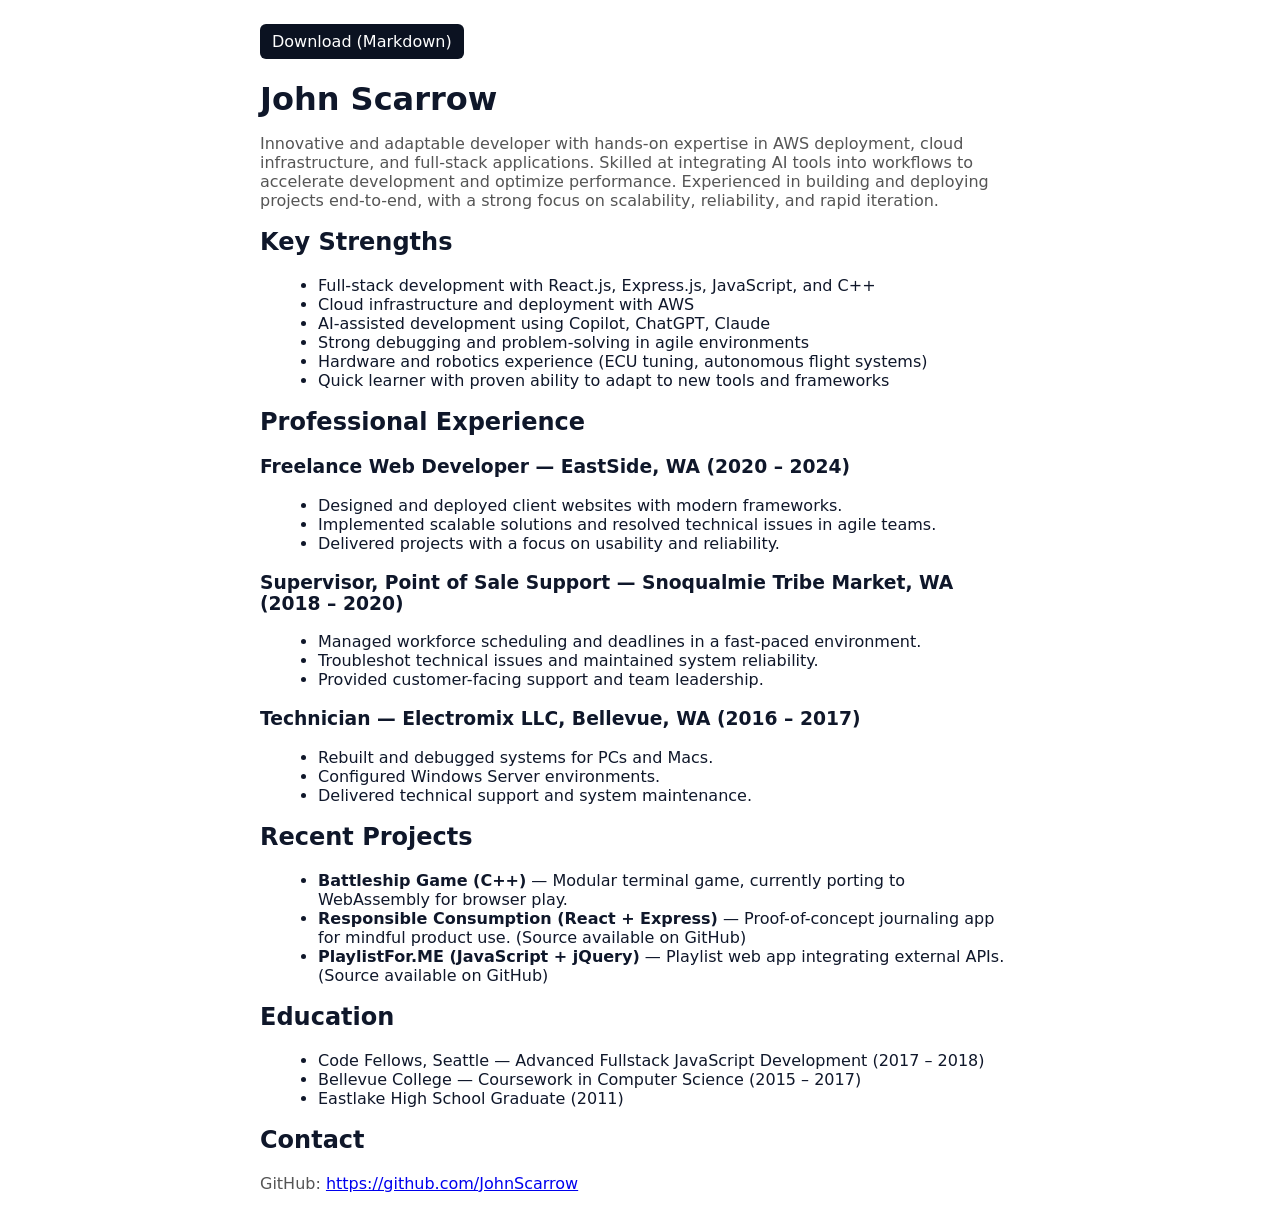
==== resume.html @ 2247d97e "Portfolio: responsive demo height, accessibility & perf tweaks, add resume.html" ====
<!doctype html>
<html>
<head>
  <meta charset="utf-8">
  <meta name="viewport" content="width=device-width,initial-scale=1">
  <title>Resume — John Scarrow</title>
  <style>
    body{font-family:system-ui, -apple-system, Roboto, Arial; margin:24px; color:#0f172a}
    .container{max-width:760px;margin:0 auto}
    h1{margin-bottom:6px}
    h2{margin-top:18px}
    ul{margin:6px 0 12px 18px}
    .muted{color:#555}
    .download{display:inline-block;background:#0b1221;color:#fff;padding:8px 12px;border-radius:6px;text-decoration:none}
  </style>
</head>
<body>
  <div class="container">
    <a class="download" href="/resume.md" download>Download (Markdown)</a>
    <h1>John Scarrow</h1>
    <p class="muted">Innovative and adaptable developer with hands-on expertise in AWS deployment, cloud infrastructure, and full-stack applications. Skilled at integrating AI tools into workflows to accelerate development and optimize performance. Experienced in building and deploying projects end-to-end, with a strong focus on scalability, reliability, and rapid iteration.</p>

    <h2>Key Strengths</h2>
    <ul>
      <li>Full-stack development with React.js, Express.js, JavaScript, and C++</li>
      <li>Cloud infrastructure and deployment with AWS</li>
      <li>AI-assisted development using Copilot, ChatGPT, Claude</li>
      <li>Strong debugging and problem-solving in agile environments</li>
      <li>Hardware and robotics experience (ECU tuning, autonomous flight systems)</li>
      <li>Quick learner with proven ability to adapt to new tools and frameworks</li>
    </ul>

    <h2>Professional Experience</h2>
    <h3>Freelance Web Developer — EastSide, WA (2020 – 2024)</h3>
    <ul>
      <li>Designed and deployed client websites with modern frameworks.</li>
      <li>Implemented scalable solutions and resolved technical issues in agile teams.</li>
      <li>Delivered projects with a focus on usability and reliability.</li>
    </ul>

    <h3>Supervisor, Point of Sale Support — Snoqualmie Tribe Market, WA (2018 – 2020)</h3>
    <ul>
      <li>Managed workforce scheduling and deadlines in a fast-paced environment.</li>
      <li>Troubleshot technical issues and maintained system reliability.</li>
      <li>Provided customer-facing support and team leadership.</li>
    </ul>

    <h3>Technician — Electromix LLC, Bellevue, WA (2016 – 2017)</h3>
    <ul>
      <li>Rebuilt and debugged systems for PCs and Macs.</li>
      <li>Configured Windows Server environments.</li>
      <li>Delivered technical support and system maintenance.</li>
    </ul>

    <h2>Recent Projects</h2>
    <ul>
      <li><strong>Battleship Game (C++)</strong> — Modular terminal game, currently porting to WebAssembly for browser play.</li>
      <li><strong>Responsible Consumption (React + Express)</strong> — Proof-of-concept journaling app for mindful product use. (Source available on GitHub)</li>
      <li><strong>PlaylistFor.ME (JavaScript + jQuery)</strong> — Playlist web app integrating external APIs. (Source available on GitHub)</li>
    </ul>

    <h2>Education</h2>
    <ul>
      <li>Code Fellows, Seattle — Advanced Fullstack JavaScript Development (2017 – 2018)</li>
      <li>Bellevue College — Coursework in Computer Science (2015 – 2017)</li>
      <li>Eastlake High School Graduate (2011)</li>
    </ul>

    <h2>Contact</h2>
    <p class="muted">GitHub: <a href="https://github.com/JohnScarrow" target="_blank" rel="noopener noreferrer">https://github.com/JohnScarrow</a></p>
  </div>
</body>
</html>
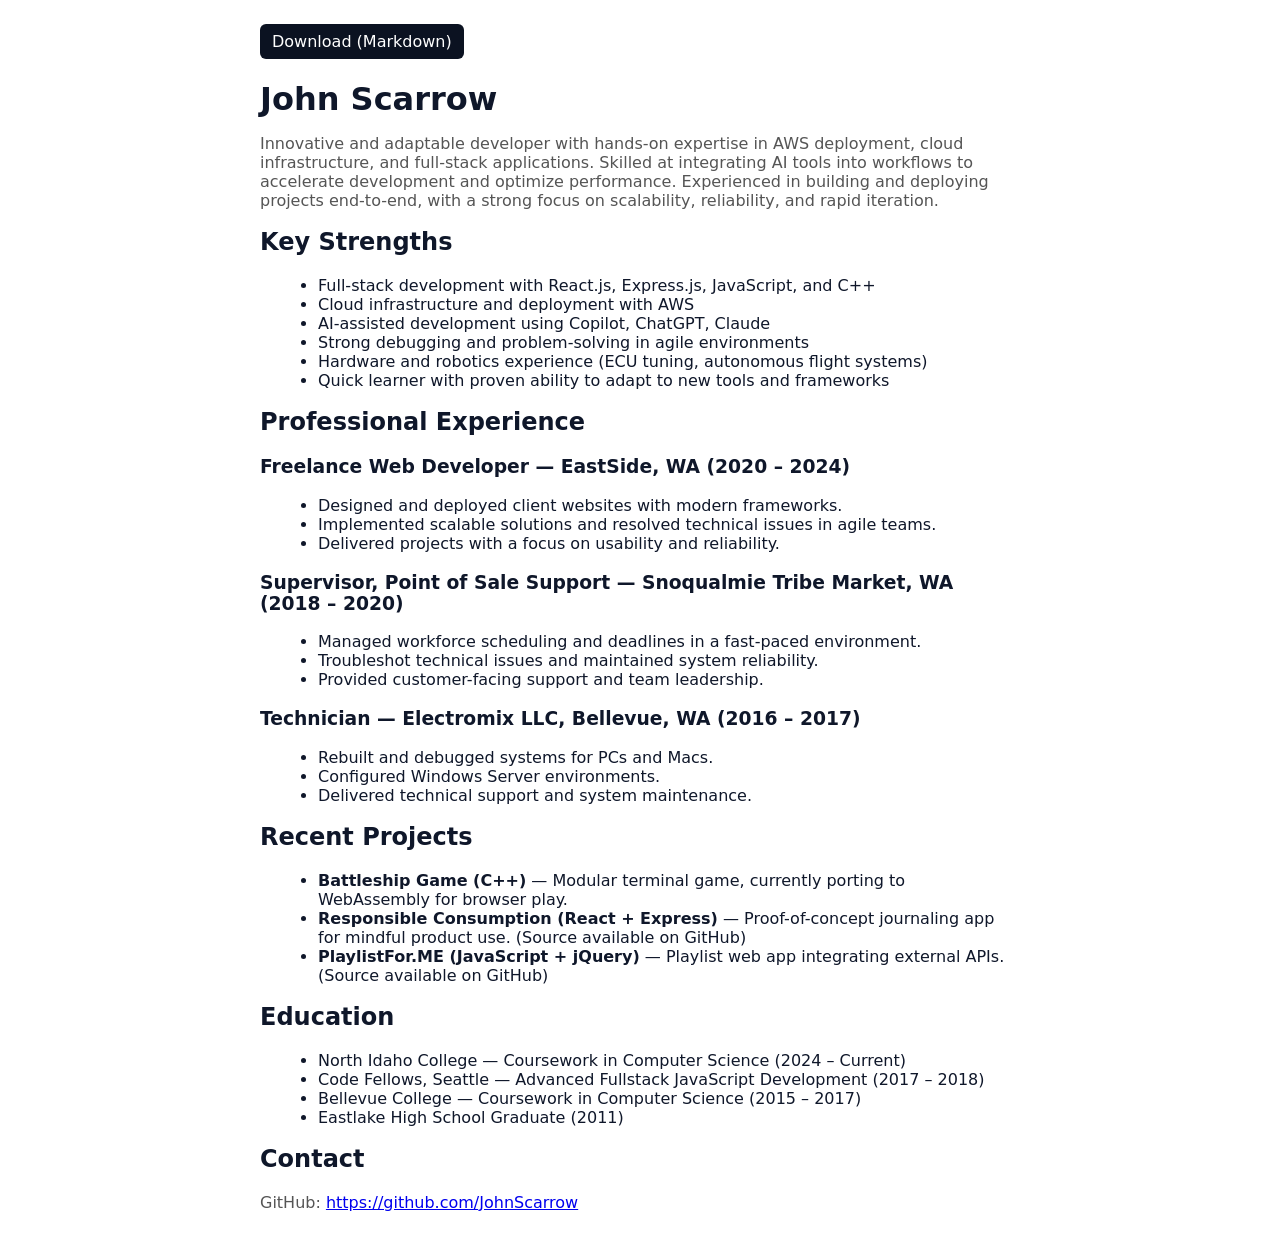
==== commit e5b5df83: "Add education entry for North Idaho College coursework in Computer Science" ====
--- a/resume.html
+++ b/resume.html
@@ -61,6 +61,7 @@
 
     <h2>Education</h2>
     <ul>
+      <li>North Idaho College — Coursework in Computer Science (2024 – Current)</li>
       <li>Code Fellows, Seattle — Advanced Fullstack JavaScript Development (2017 – 2018)</li>
       <li>Bellevue College — Coursework in Computer Science (2015 – 2017)</li>
       <li>Eastlake High School Graduate (2011)</li>
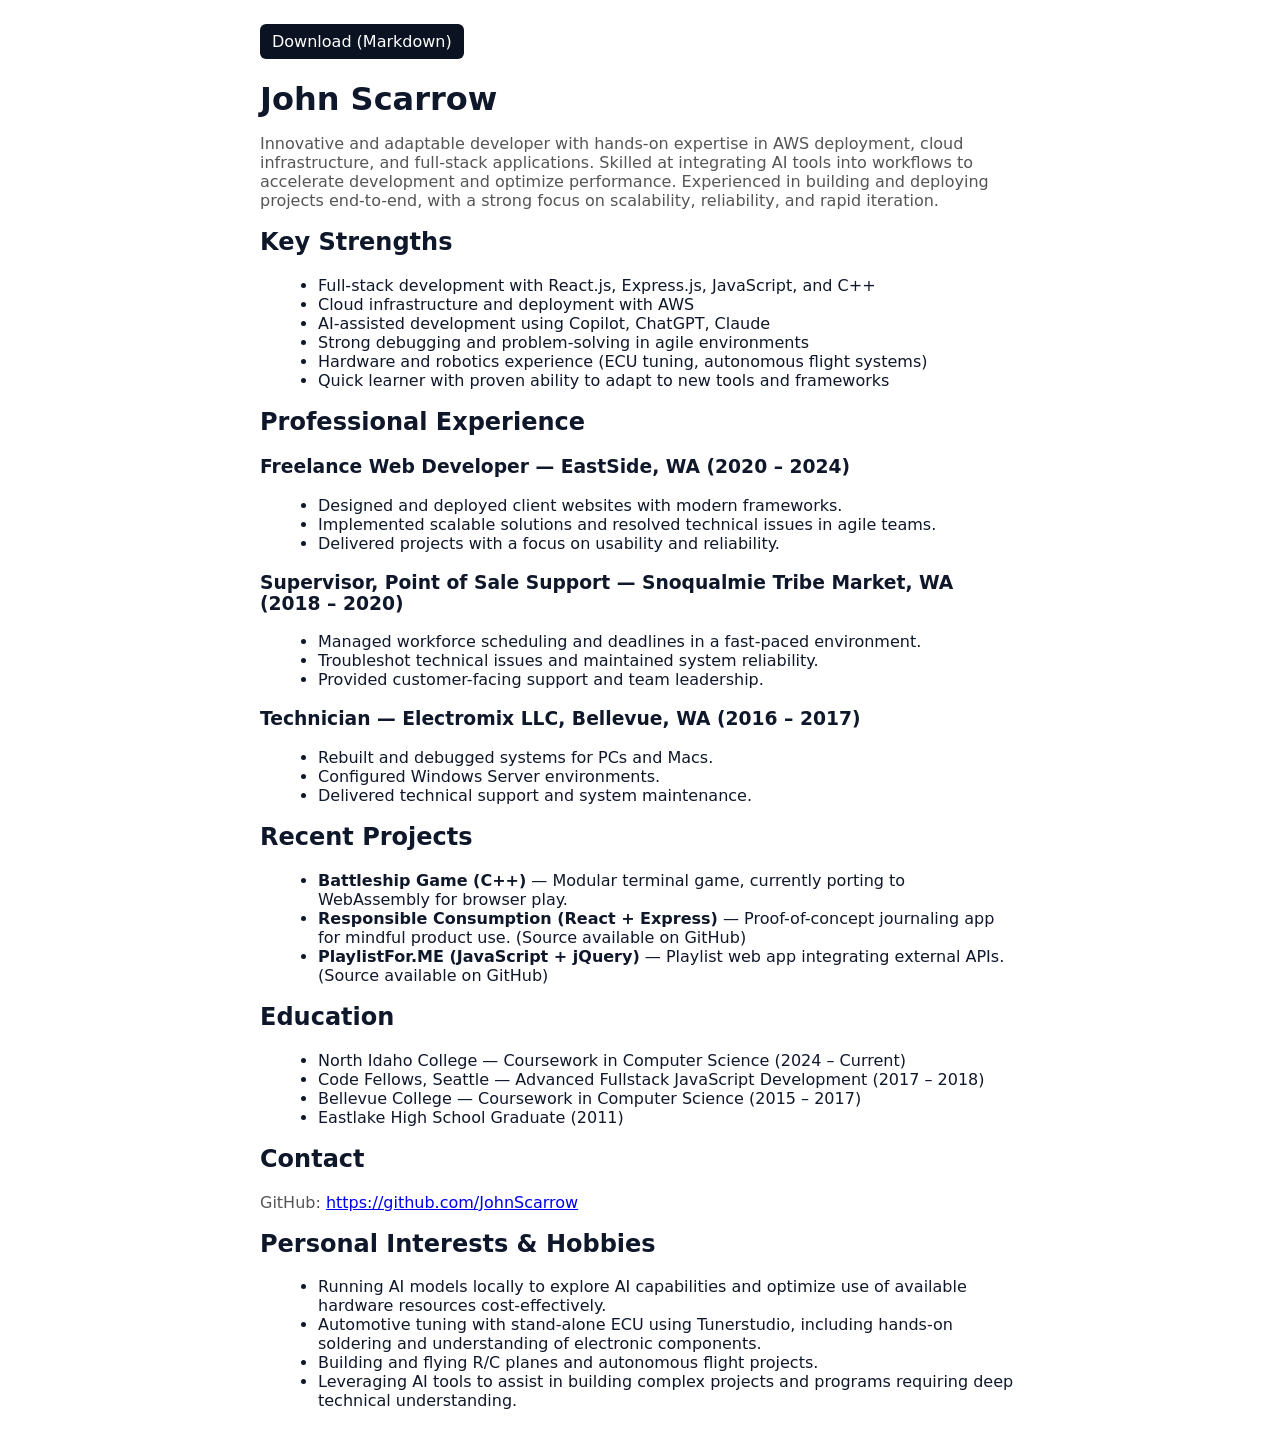
==== commit 46ade866: "Add personal interests and hobbies section to resume" ====
--- a/resume.html
+++ b/resume.html
@@ -69,6 +69,14 @@
 
     <h2>Contact</h2>
     <p class="muted">GitHub: <a href="https://github.com/JohnScarrow" target="_blank" rel="noopener noreferrer">https://github.com/JohnScarrow</a></p>
+    
+    <h2>Personal Interests & Hobbies</h2>
+    <ul>
+      <li>Running AI models locally to explore AI capabilities and optimize use of available hardware resources cost-effectively.</li>
+      <li>Automotive tuning with stand-alone ECU using Tunerstudio, including hands-on soldering and understanding of electronic components.</li>
+      <li>Building and flying R/C planes and autonomous flight projects.</li>
+      <li>Leveraging AI tools to assist in building complex projects and programs requiring deep technical understanding.</li>
+    </ul>
   </div>
 </body>
 </html>
